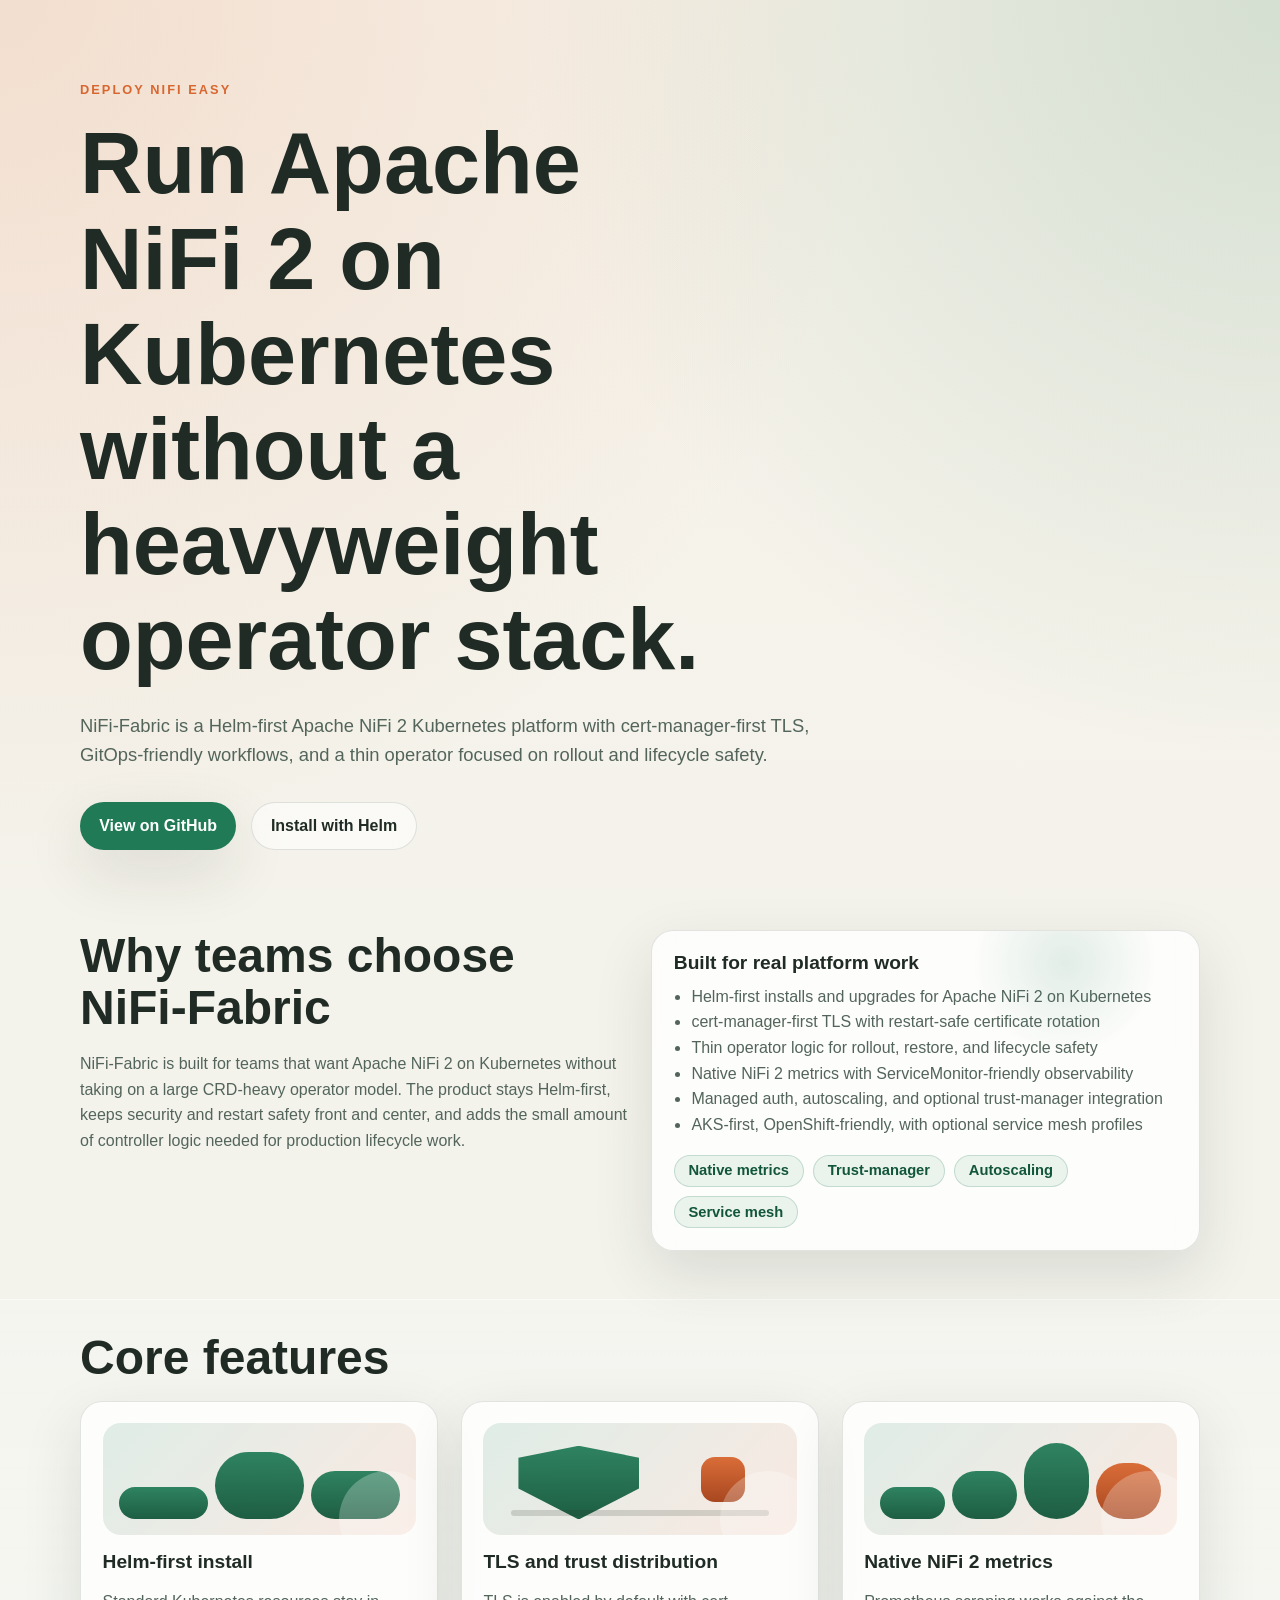
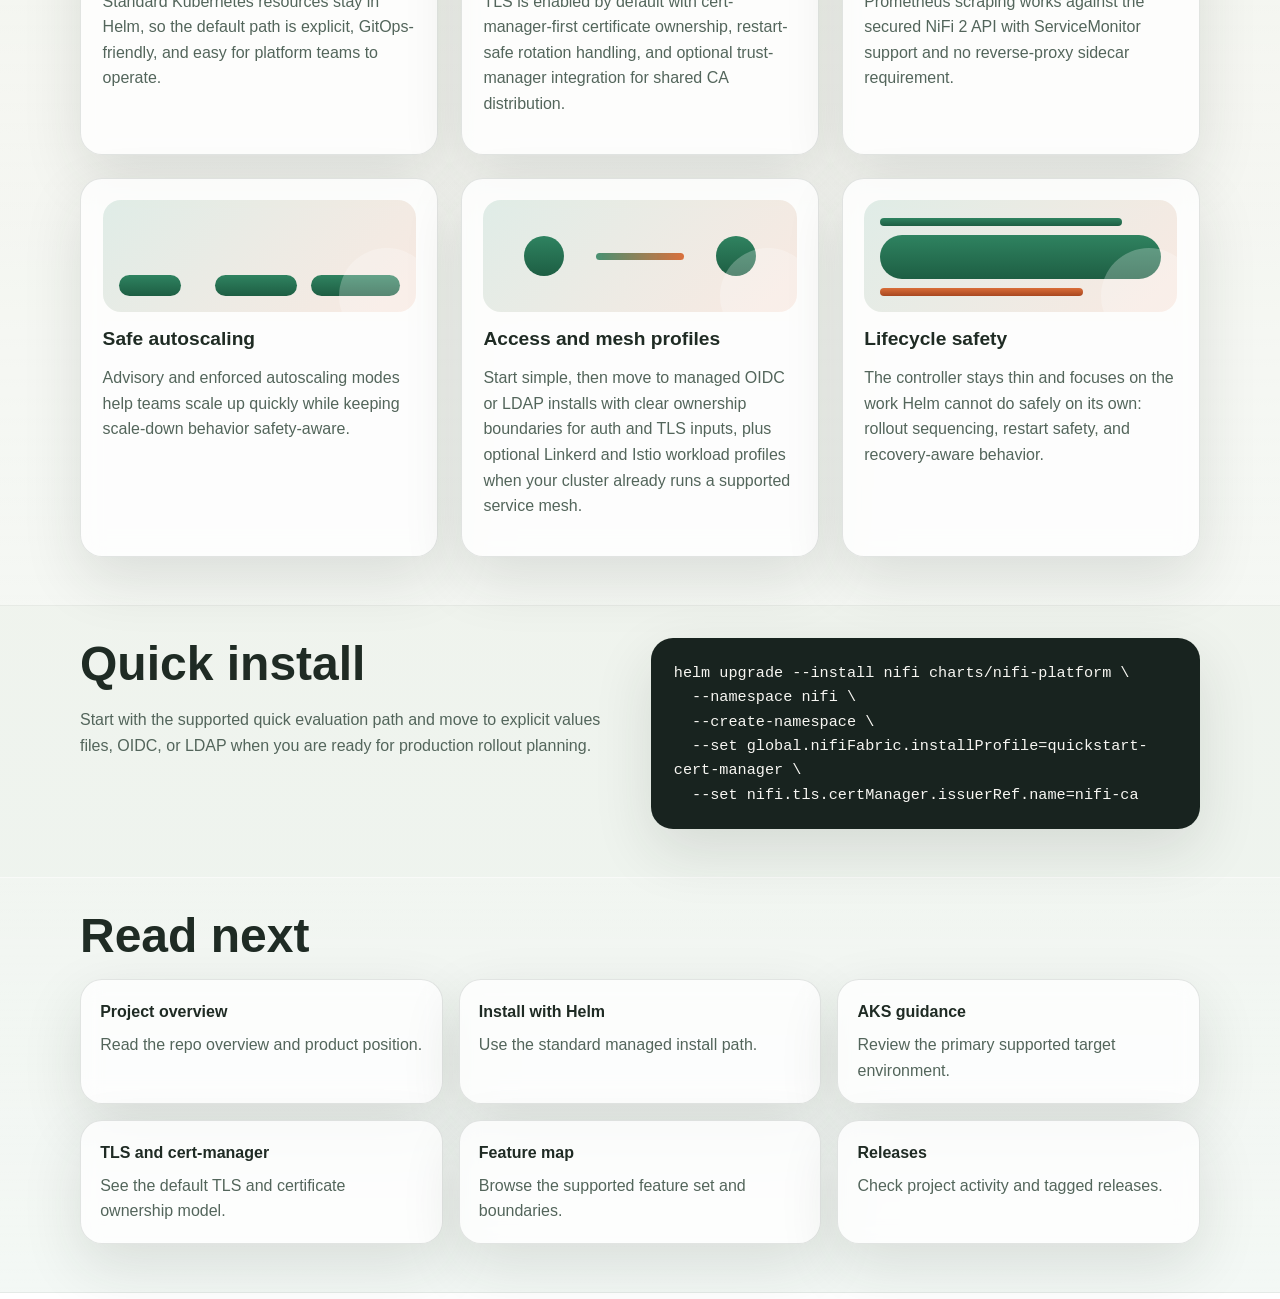
==== site/index.html @ e7ac4beb "Add site" ====
<!doctype html>
<html lang="en">
  <head>
    <meta charset="utf-8">
    <meta name="viewport" content="width=device-width, initial-scale=1">
    <title>Deploy NiFi Easy | NiFi-Fabric</title>
    <meta
      name="description"
      content="Deploy Apache NiFi 2 on Kubernetes with Helm-first install, cert-manager-first TLS, GitOps workflows, and a thin operator for lifecycle safety."
    >
    <meta property="og:title" content="Deploy NiFi Easy | NiFi-Fabric">
    <meta
      property="og:description"
      content="Apache NiFi 2 Kubernetes platform with Helm-first install, cert-manager-first TLS, GitOps workflows, and AKS support."
    >
    <meta property="og:type" content="website">
    <meta property="og:site_name" content="NiFi-Fabric">
    <link rel="stylesheet" href="./styles.css">
  </head>
  <body>
    <header class="hero">
      <div class="wrap">
        <p class="eyebrow">Deploy NiFi Easy</p>
        <h1>Run Apache NiFi 2 on Kubernetes without a heavyweight operator stack.</h1>
        <p class="lede">
          NiFi-Fabric is a Helm-first Apache NiFi 2 Kubernetes platform with
          cert-manager-first TLS, GitOps-friendly workflows, and a thin operator
          focused on rollout and lifecycle safety.
        </p>
        <div class="actions">
          <a class="button primary" href="https://github.com/michaelhutchings-napier/NiFi-Fabric">View on GitHub</a>
          <a class="button secondary" href="https://github.com/michaelhutchings-napier/NiFi-Fabric/blob/main/docs/install/helm.md">Install with Helm</a>
        </div>
      </div>
    </header>

    <main>
      <section class="section">
        <div class="wrap grid two-up">
          <div>
            <h2>Why teams choose NiFi-Fabric</h2>
            <p>
              NiFi-Fabric is built for teams that want Apache NiFi 2 on
              Kubernetes without taking on a large CRD-heavy operator model.
              The product stays Helm-first, keeps security and restart safety
              front and center, and adds the small amount of controller logic
              needed for production lifecycle work.
            </p>
          </div>
          <div class="card callout-card">
            <h3>Built for real platform work</h3>
            <ul>
              <li>Helm-first installs and upgrades for Apache NiFi 2 on Kubernetes</li>
              <li>cert-manager-first TLS with restart-safe certificate rotation</li>
              <li>Thin operator logic for rollout, restore, and lifecycle safety</li>
              <li>Native NiFi 2 metrics with ServiceMonitor-friendly observability</li>
              <li>Managed auth, autoscaling, and optional trust-manager integration</li>
              <li>AKS-first, OpenShift-friendly, with optional service mesh profiles</li>
            </ul>
            <div class="chip-row">
              <span>Native metrics</span>
              <span>Trust-manager</span>
              <span>Autoscaling</span>
              <span>Service mesh</span>
            </div>
          </div>
        </div>
      </section>

      <section class="section alt">
        <div class="wrap">
          <h2>Core features</h2>
          <div class="grid cards">
            <article class="card">
              <div class="feature-art feature-helm" aria-hidden="true">
                <span></span>
                <span></span>
                <span></span>
              </div>
              <h3>Helm-first install</h3>
              <p>
                Standard Kubernetes resources stay in Helm, so the default path
                is explicit, GitOps-friendly, and easy for platform teams to
                operate.
              </p>
            </article>
            <article class="card">
              <div class="feature-art feature-tls" aria-hidden="true">
                <span></span>
                <span></span>
                <span></span>
              </div>
              <h3>TLS and trust distribution</h3>
              <p>
                TLS is enabled by default with cert-manager-first certificate
                ownership, restart-safe rotation handling, and optional
                trust-manager integration for shared CA distribution.
              </p>
            </article>
            <article class="card">
              <div class="feature-art feature-metrics" aria-hidden="true">
                <span></span>
                <span></span>
                <span></span>
                <span></span>
              </div>
              <h3>Native NiFi 2 metrics</h3>
              <p>
                Prometheus scraping works against the secured NiFi 2 API with
                ServiceMonitor support and no reverse-proxy sidecar requirement.
              </p>
            </article>
            <article class="card">
              <div class="feature-art feature-scale" aria-hidden="true">
                <span></span>
                <span></span>
                <span></span>
              </div>
              <h3>Safe autoscaling</h3>
              <p>
                Advisory and enforced autoscaling modes help teams scale up
                quickly while keeping scale-down behavior safety-aware.
              </p>
            </article>
            <article class="card">
              <div class="feature-art feature-auth" aria-hidden="true">
                <span></span>
                <span></span>
                <span></span>
              </div>
              <h3>Access and mesh profiles</h3>
              <p>
                Start simple, then move to managed OIDC or LDAP installs with
                clear ownership boundaries for auth and TLS inputs, plus
                optional Linkerd and Istio workload profiles when your cluster
                already runs a supported service mesh.
              </p>
            </article>
            <article class="card">
              <div class="feature-art feature-lifecycle" aria-hidden="true">
                <span></span>
                <span></span>
                <span></span>
              </div>
              <h3>Lifecycle safety</h3>
              <p>
                The controller stays thin and focuses on the work Helm cannot do
                safely on its own: rollout sequencing, restart safety, and
                recovery-aware behavior.
              </p>
            </article>
          </div>
        </div>
      </section>

      <section class="section">
        <div class="wrap grid two-up">
          <div>
            <h2>Quick install</h2>
            <p>
              Start with the supported quick evaluation path and move to explicit
              values files, OIDC, or LDAP when you are ready for production
              rollout planning.
            </p>
          </div>
          <div class="code-card">
            <pre><code>helm upgrade --install nifi charts/nifi-platform \
  --namespace nifi \
  --create-namespace \
  --set global.nifiFabric.installProfile=quickstart-cert-manager \
  --set nifi.tls.certManager.issuerRef.name=nifi-ca</code></pre>
          </div>
        </div>
      </section>

      <section class="section alt">
        <div class="wrap">
          <h2>Read next</h2>
          <div class="link-grid">
            <a class="link-card" href="https://github.com/michaelhutchings-napier/NiFi-Fabric/blob/main/README.md">
              <strong>Project overview</strong>
              <span>Read the repo overview and product position.</span>
            </a>
            <a class="link-card" href="https://github.com/michaelhutchings-napier/NiFi-Fabric/blob/main/docs/install/helm.md">
              <strong>Install with Helm</strong>
              <span>Use the standard managed install path.</span>
            </a>
            <a class="link-card" href="https://github.com/michaelhutchings-napier/NiFi-Fabric/blob/main/docs/aks.md">
              <strong>AKS guidance</strong>
              <span>Review the primary supported target environment.</span>
            </a>
            <a class="link-card" href="https://github.com/michaelhutchings-napier/NiFi-Fabric/blob/main/docs/manage/tls-and-cert-manager.md">
              <strong>TLS and cert-manager</strong>
              <span>See the default TLS and certificate ownership model.</span>
            </a>
            <a class="link-card" href="https://github.com/michaelhutchings-napier/NiFi-Fabric/blob/main/docs/features.md">
              <strong>Feature map</strong>
              <span>Browse the supported feature set and boundaries.</span>
            </a>
            <a class="link-card" href="https://github.com/michaelhutchings-napier/NiFi-Fabric/releases">
              <strong>Releases</strong>
              <span>Check project activity and tagged releases.</span>
            </a>
          </div>
        </div>
      </section>
    </main>
  </body>
</html>
---- site/styles.css ----
:root {
  color-scheme: light;
  --bg: #f3efe6;
  --bg-alt: #e6f0eb;
  --surface: rgba(255, 255, 255, 0.78);
  --surface-strong: #fffdf7;
  --text: #1f2b24;
  --muted: #53655b;
  --line: rgba(31, 43, 36, 0.12);
  --primary: #1f7a55;
  --primary-strong: #12563a;
  --accent: #d8662f;
  --shadow: 0 22px 60px rgba(31, 43, 36, 0.12);
  --radius: 22px;
  --max: 1120px;
}

* {
  box-sizing: border-box;
}

html {
  scroll-behavior: smooth;
}

body {
  margin: 0;
  font-family: "Segoe UI", "Helvetica Neue", Arial, sans-serif;
  background:
    radial-gradient(circle at top left, rgba(216, 102, 47, 0.14), transparent 28%),
    radial-gradient(circle at top right, rgba(31, 122, 85, 0.16), transparent 24%),
    linear-gradient(180deg, #f7f2e9 0%, #edf4ef 100%);
  color: var(--text);
  line-height: 1.6;
}

a {
  color: inherit;
}

.wrap {
  width: min(calc(100% - 2rem), var(--max));
  margin: 0 auto;
}

.hero {
  padding: 5rem 0 3rem;
}

.eyebrow {
  margin: 0 0 1rem;
  text-transform: uppercase;
  letter-spacing: 0.16em;
  font-size: 0.8rem;
  color: var(--accent);
  font-weight: 700;
}

h1,
h2,
h3 {
  line-height: 1.1;
  margin: 0;
}

h1 {
  max-width: 14ch;
  font-size: clamp(2.7rem, 8vw, 5.4rem);
}

h2 {
  font-size: clamp(1.8rem, 4vw, 3rem);
  margin-bottom: 1rem;
}

h3 {
  font-size: 1.2rem;
  margin-bottom: 0.65rem;
}

.lede,
.section p,
.card p,
.link-card span {
  color: var(--muted);
}

.lede {
  max-width: 46rem;
  margin: 1.5rem 0 0;
  font-size: 1.15rem;
}

.actions {
  display: flex;
  flex-wrap: wrap;
  gap: 0.9rem;
  margin-top: 2rem;
}

.button {
  display: inline-flex;
  align-items: center;
  justify-content: center;
  min-height: 3rem;
  padding: 0 1.2rem;
  border-radius: 999px;
  text-decoration: none;
  font-weight: 700;
  transition: transform 160ms ease, box-shadow 160ms ease, background 160ms ease;
}

.button:hover,
.button:focus-visible,
.link-card:hover,
.link-card:focus-visible {
  transform: translateY(-1px);
}

.primary {
  background: var(--primary);
  color: #fff;
  box-shadow: var(--shadow);
}

.primary:hover,
.primary:focus-visible {
  background: var(--primary-strong);
}

.secondary {
  border: 1px solid var(--line);
  background: rgba(255, 255, 255, 0.55);
}

.section {
  padding: 2rem 0 3rem;
}

.alt {
  background: linear-gradient(180deg, rgba(255, 255, 255, 0.18), rgba(255, 255, 255, 0.36));
  border-top: 1px solid rgba(255, 255, 255, 0.4);
  border-bottom: 1px solid rgba(31, 43, 36, 0.06);
}

.grid {
  display: grid;
  gap: 1.4rem;
}

.two-up {
  grid-template-columns: repeat(2, minmax(0, 1fr));
  align-items: start;
}

.cards {
  grid-template-columns: repeat(3, minmax(0, 1fr));
}

.card,
.code-card,
.link-card {
  border: 1px solid var(--line);
  border-radius: var(--radius);
  background: var(--surface);
  backdrop-filter: blur(10px);
  box-shadow: var(--shadow);
}

.card,
.code-card {
  padding: 1.35rem;
}

.callout-card {
  position: relative;
  overflow: hidden;
}

.callout-card::before {
  content: "";
  position: absolute;
  inset: -20% auto auto 58%;
  width: 12rem;
  height: 12rem;
  border-radius: 999px;
  background: radial-gradient(circle, rgba(31, 122, 85, 0.12), transparent 68%);
  pointer-events: none;
}

.card ul {
  margin: 0;
  padding-left: 1.1rem;
  color: var(--muted);
}

.chip-row {
  display: flex;
  flex-wrap: wrap;
  gap: 0.6rem;
  margin-top: 1.1rem;
}

.chip-row span {
  display: inline-flex;
  align-items: center;
  min-height: 2rem;
  padding: 0 0.85rem;
  border: 1px solid rgba(31, 122, 85, 0.2);
  border-radius: 999px;
  background: rgba(31, 122, 85, 0.08);
  color: var(--primary-strong);
  font-size: 0.92rem;
  font-weight: 700;
}

.feature-art {
  position: relative;
  display: grid;
  align-items: end;
  gap: 0.45rem;
  width: 100%;
  min-height: 7rem;
  margin-bottom: 1rem;
  padding: 1rem;
  border-radius: 18px;
  background:
    linear-gradient(135deg, rgba(31, 122, 85, 0.14), rgba(216, 102, 47, 0.14)),
    rgba(255, 255, 255, 0.72);
  overflow: hidden;
}

.feature-art::after {
  content: "";
  position: absolute;
  inset: auto -1.2rem -2rem auto;
  width: 6rem;
  height: 6rem;
  border-radius: 999px;
  background: rgba(255, 255, 255, 0.26);
}

.feature-art span {
  display: block;
  border-radius: 999px;
  background: linear-gradient(180deg, rgba(31, 122, 85, 0.92), rgba(18, 86, 58, 0.95));
}

.feature-helm {
  grid-template-columns: repeat(3, 1fr);
}

.feature-helm span:nth-child(1) {
  height: 2rem;
}

.feature-helm span:nth-child(2) {
  height: 4.2rem;
}

.feature-helm span:nth-child(3) {
  height: 3rem;
}

.feature-tls {
  grid-template-columns: 1.1fr 0.8fr;
}

.feature-tls span:nth-child(1) {
  height: 4.6rem;
  clip-path: polygon(50% 0%, 88% 16%, 88% 58%, 50% 100%, 12% 58%, 12% 16%);
}

.feature-tls span:nth-child(2) {
  align-self: center;
  justify-self: center;
  width: 2.8rem;
  height: 2.8rem;
  border-radius: 14px;
  background: linear-gradient(180deg, rgba(216, 102, 47, 0.95), rgba(164, 62, 21, 0.95));
}

.feature-tls span:nth-child(3) {
  position: absolute;
  left: 1.7rem;
  right: 1.7rem;
  bottom: 1.2rem;
  height: 0.4rem;
  background: rgba(31, 43, 36, 0.16);
}

.feature-metrics {
  grid-template-columns: repeat(4, 1fr);
}

.feature-metrics span:nth-child(1) {
  height: 2rem;
}

.feature-metrics span:nth-child(2) {
  height: 3rem;
}

.feature-metrics span:nth-child(3) {
  height: 4.8rem;
}

.feature-metrics span:nth-child(4) {
  height: 3.5rem;
  background: linear-gradient(180deg, rgba(216, 102, 47, 0.95), rgba(164, 62, 21, 0.95));
}

.feature-scale {
  grid-template-columns: repeat(3, 1fr);
}

.feature-scale span:nth-child(1),
.feature-scale span:nth-child(2),
.feature-scale span:nth-child(3) {
  height: 1.35rem;
}

.feature-scale span:nth-child(1) {
  width: 70%;
}

.feature-scale span:nth-child(2) {
  width: 92%;
}

.feature-scale span:nth-child(3) {
  width: 100%;
}

.feature-auth {
  grid-template-columns: repeat(3, 1fr);
  align-items: center;
}

.feature-auth span:nth-child(1),
.feature-auth span:nth-child(3) {
  width: 2.5rem;
  height: 2.5rem;
  justify-self: center;
  border-radius: 999px;
}

.feature-auth span:nth-child(2) {
  height: 0.45rem;
  background: linear-gradient(90deg, rgba(31, 122, 85, 0.8), rgba(216, 102, 47, 0.92));
}

.feature-lifecycle {
  grid-template-columns: 1fr;
}

.feature-lifecycle span:nth-child(1) {
  width: 86%;
  height: 0.5rem;
}

.feature-lifecycle span:nth-child(2) {
  width: 100%;
  height: 2.8rem;
}

.feature-lifecycle span:nth-child(3) {
  width: 72%;
  height: 0.5rem;
  background: linear-gradient(180deg, rgba(216, 102, 47, 0.95), rgba(164, 62, 21, 0.95));
}

.code-card {
  background: #18231f;
  color: #f7f6f2;
}

pre {
  margin: 0;
  overflow-x: auto;
  white-space: pre-wrap;
  word-break: break-word;
  font-family: "SFMono-Regular", Consolas, "Liberation Mono", Menlo, monospace;
  font-size: 0.95rem;
}

.link-grid {
  display: grid;
  grid-template-columns: repeat(3, minmax(0, 1fr));
  gap: 1rem;
}

.link-card {
  display: block;
  padding: 1.2rem;
  text-decoration: none;
  transition: transform 160ms ease, box-shadow 160ms ease, border-color 160ms ease;
}

.link-card strong {
  display: block;
  margin-bottom: 0.45rem;
}

@media (max-width: 900px) {
  .two-up,
  .cards,
  .link-grid {
    grid-template-columns: 1fr;
  }

  .hero {
    padding-top: 3.5rem;
  }
}

@media (max-width: 640px) {
  .wrap {
    width: min(calc(100% - 1.25rem), var(--max));
  }

  .section {
    padding: 1.4rem 0 2rem;
  }

  .card,
  .code-card,
  .link-card {
    border-radius: 18px;
  }
}
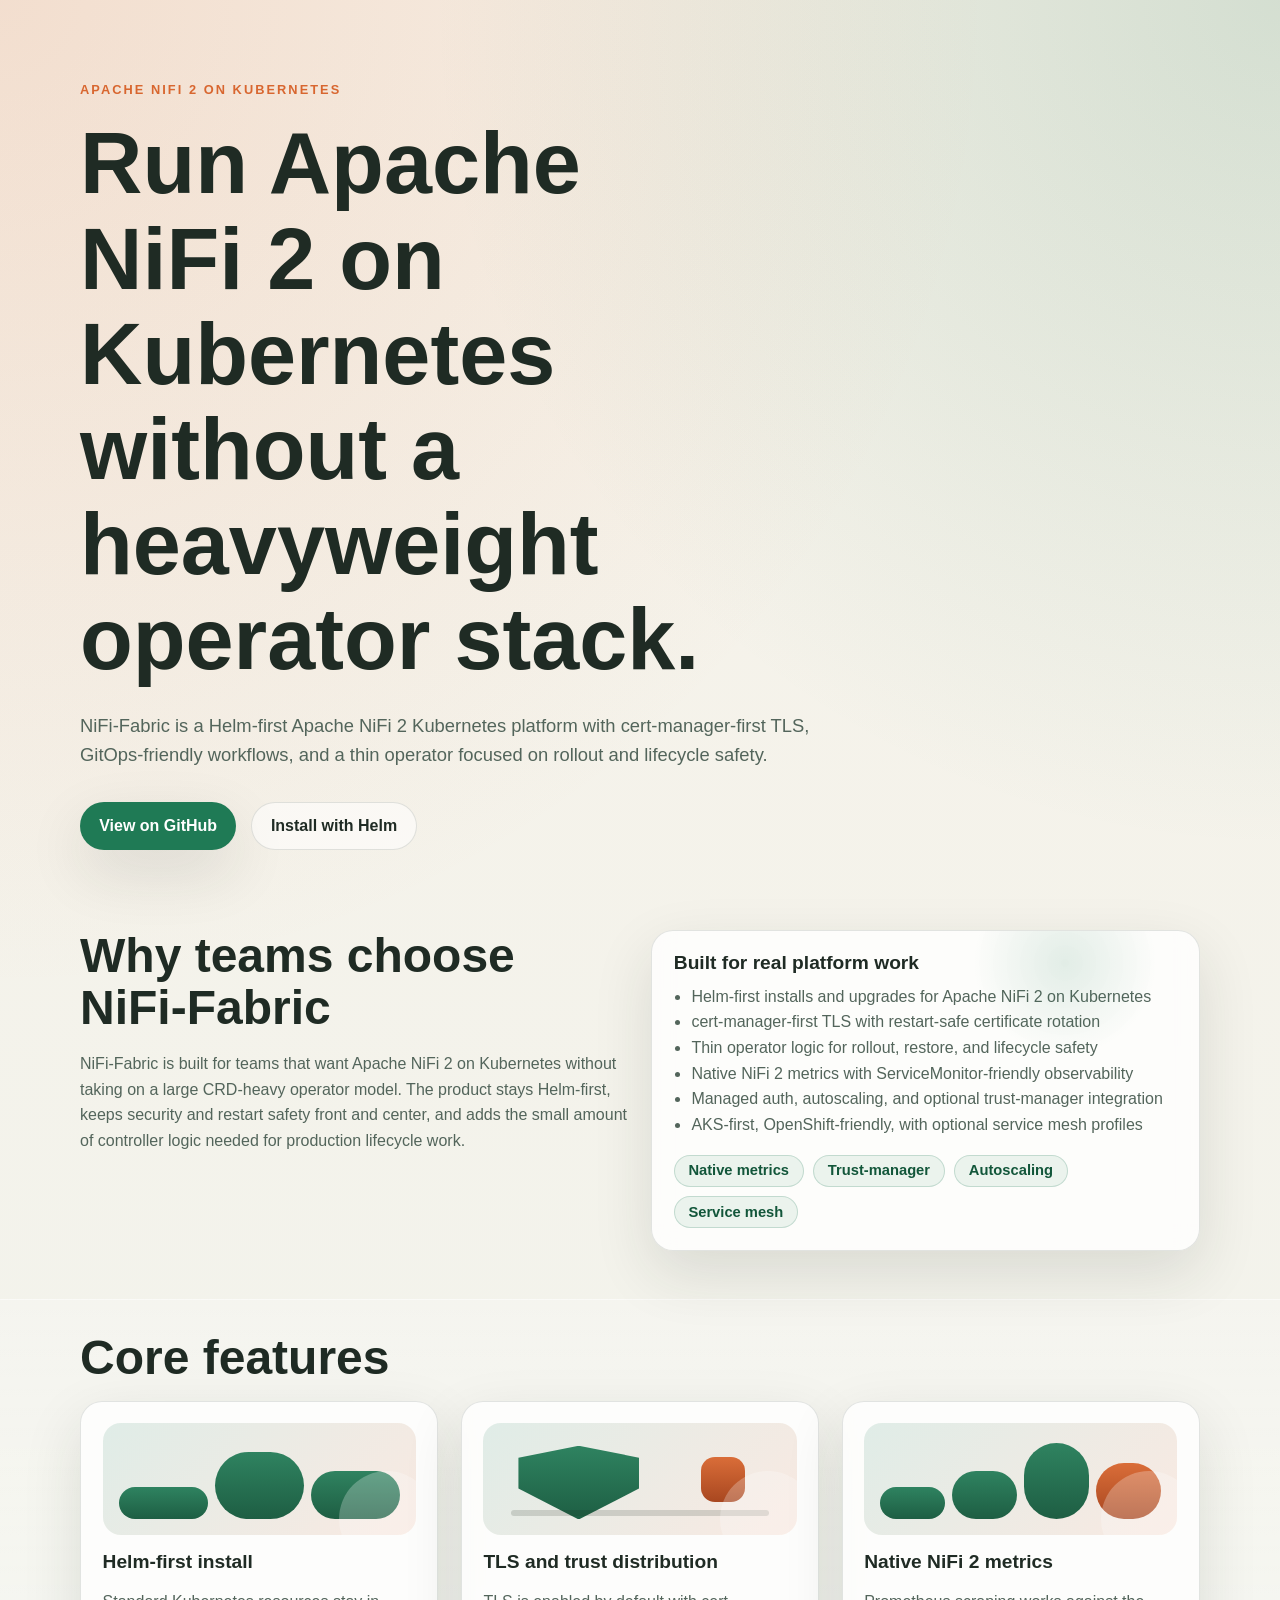
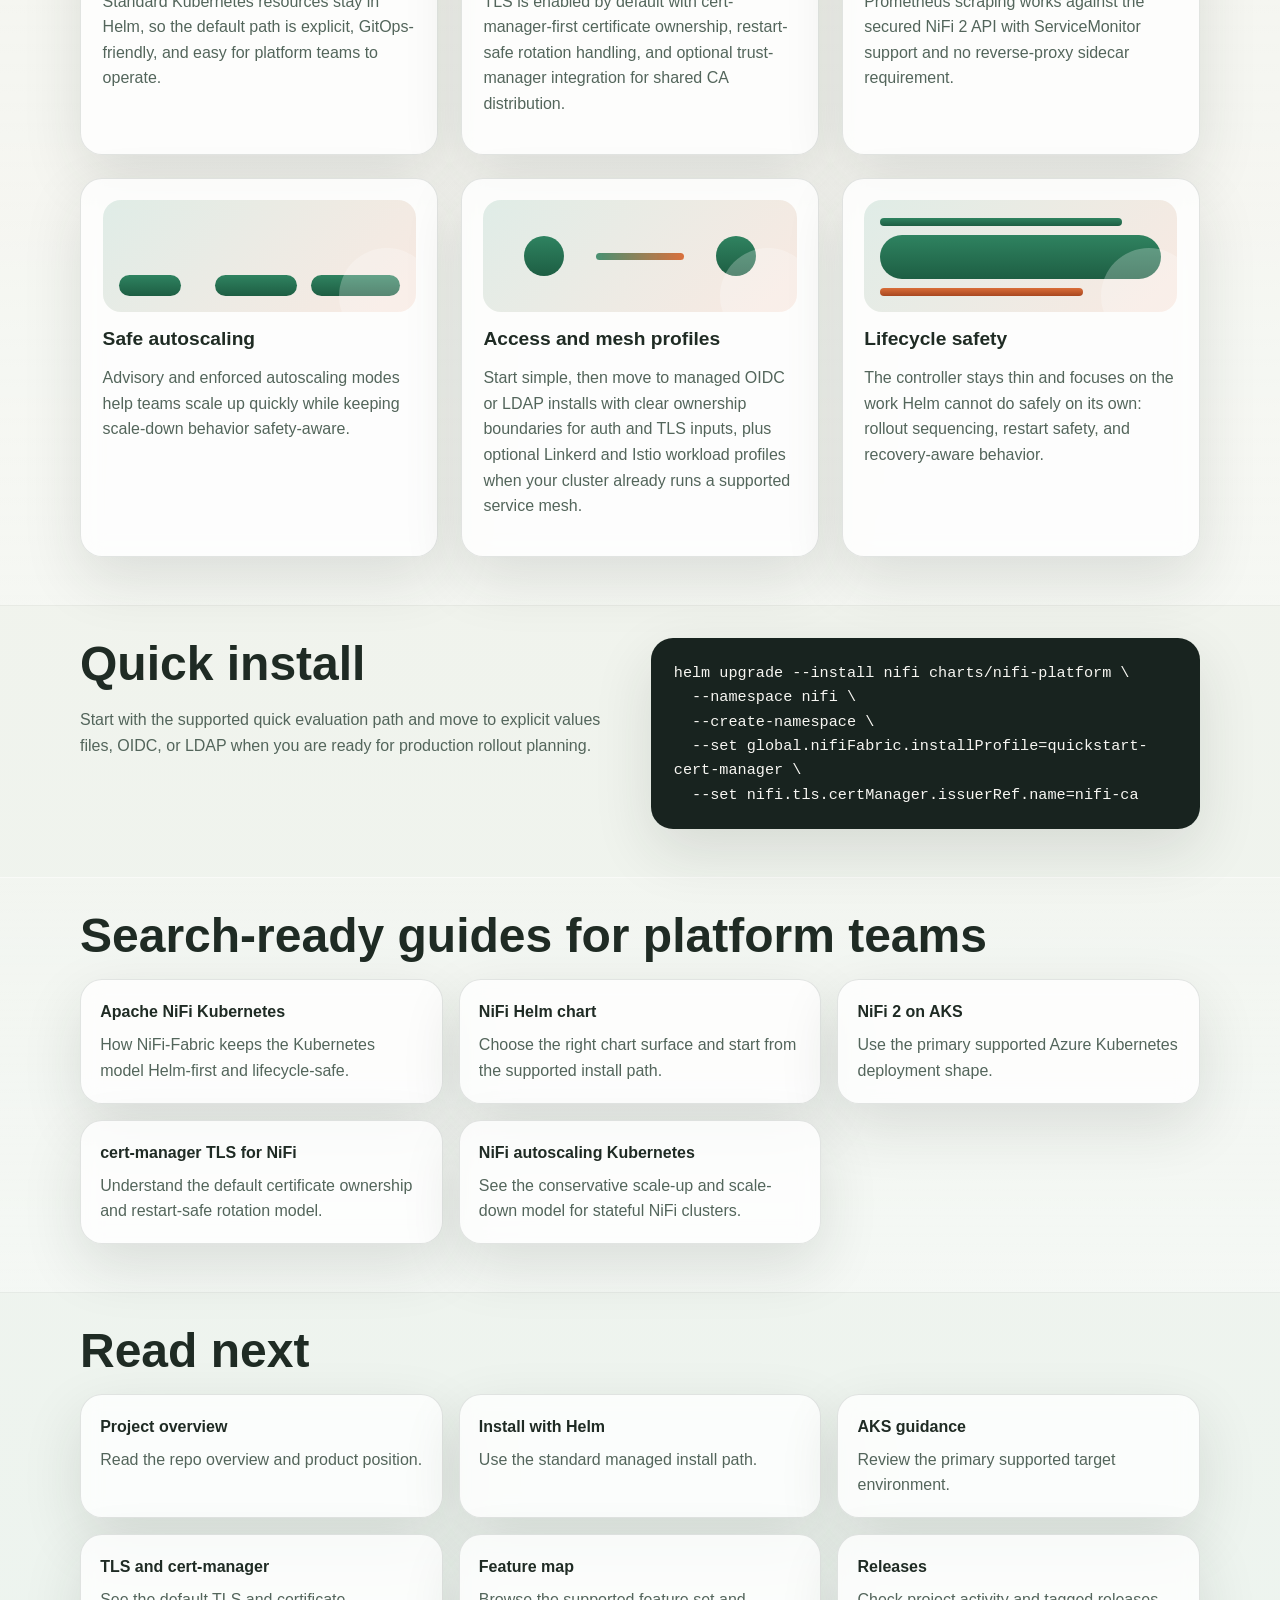
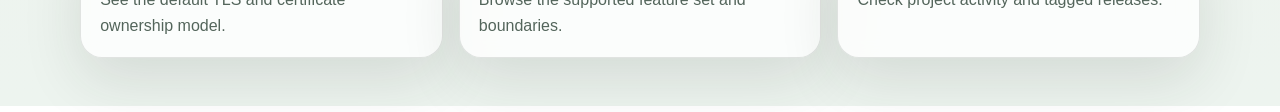
==== commit b506ed2f: "Improve GitHub Pages SEO setup" ====
--- a/site/index.html
+++ b/site/index.html
@@ -3,24 +3,27 @@
   <head>
     <meta charset="utf-8">
     <meta name="viewport" content="width=device-width, initial-scale=1">
-    <title>Deploy NiFi Easy | NiFi-Fabric</title>
+    <title>Apache NiFi 2 on Kubernetes with Helm | NiFi-Fabric</title>
     <meta
       name="description"
-      content="Deploy Apache NiFi 2 on Kubernetes with Helm-first install, cert-manager-first TLS, GitOps workflows, and a thin operator for lifecycle safety."
+      content="Deploy Apache NiFi 2 on Kubernetes with Helm-first install, cert-manager-first TLS, lifecycle safety, GitOps workflows, and AKS-first guidance."
     >
-    <meta property="og:title" content="Deploy NiFi Easy | NiFi-Fabric">
+    <meta name="robots" content="index,follow">
+    <link rel="canonical" href="https://michaelhutchings-napier.github.io/NiFi-Fabric/">
+    <meta property="og:title" content="Apache NiFi 2 on Kubernetes with Helm | NiFi-Fabric">
     <meta
       property="og:description"
-      content="Apache NiFi 2 Kubernetes platform with Helm-first install, cert-manager-first TLS, GitOps workflows, and AKS support."
+      content="Deploy Apache NiFi 2 on Kubernetes with Helm-first install, cert-manager-first TLS, lifecycle safety, GitOps workflows, and AKS-first guidance."
     >
     <meta property="og:type" content="website">
     <meta property="og:site_name" content="NiFi-Fabric">
+    <meta property="og:url" content="https://michaelhutchings-napier.github.io/NiFi-Fabric/">
     <link rel="stylesheet" href="./styles.css">
   </head>
   <body>
     <header class="hero">
       <div class="wrap">
-        <p class="eyebrow">Deploy NiFi Easy</p>
+        <p class="eyebrow">Apache NiFi 2 on Kubernetes</p>
         <h1>Run Apache NiFi 2 on Kubernetes without a heavyweight operator stack.</h1>
         <p class="lede">
           NiFi-Fabric is a Helm-first Apache NiFi 2 Kubernetes platform with
@@ -29,7 +32,7 @@
         </p>
         <div class="actions">
           <a class="button primary" href="https://github.com/michaelhutchings-napier/NiFi-Fabric">View on GitHub</a>
-          <a class="button secondary" href="https://github.com/michaelhutchings-napier/NiFi-Fabric/blob/main/docs/install/helm.md">Install with Helm</a>
+          <a class="button secondary" href="https://github.com/michaelhutchings-napier/NiFi-Fabric/blob/master/docs/install/helm.md">Install with Helm</a>
         </div>
       </div>
     </header>
@@ -175,25 +178,53 @@
 
       <section class="section alt">
         <div class="wrap">
+          <h2>Search-ready guides for platform teams</h2>
+          <div class="link-grid">
+            <a class="link-card" href="./docs/apache-nifi-kubernetes/">
+              <strong>Apache NiFi Kubernetes</strong>
+              <span>How NiFi-Fabric keeps the Kubernetes model Helm-first and lifecycle-safe.</span>
+            </a>
+            <a class="link-card" href="./docs/nifi-helm-chart/">
+              <strong>NiFi Helm chart</strong>
+              <span>Choose the right chart surface and start from the supported install path.</span>
+            </a>
+            <a class="link-card" href="./docs/nifi-2-on-aks/">
+              <strong>NiFi 2 on AKS</strong>
+              <span>Use the primary supported Azure Kubernetes deployment shape.</span>
+            </a>
+            <a class="link-card" href="./docs/cert-manager-tls-for-nifi/">
+              <strong>cert-manager TLS for NiFi</strong>
+              <span>Understand the default certificate ownership and restart-safe rotation model.</span>
+            </a>
+            <a class="link-card" href="./docs/nifi-autoscaling-kubernetes/">
+              <strong>NiFi autoscaling Kubernetes</strong>
+              <span>See the conservative scale-up and scale-down model for stateful NiFi clusters.</span>
+            </a>
+          </div>
+        </div>
+      </section>
+
+      <section class="section">
+        <div class="wrap">
           <h2>Read next</h2>
           <div class="link-grid">
-            <a class="link-card" href="https://github.com/michaelhutchings-napier/NiFi-Fabric/blob/main/README.md">
+            <a class="link-card" href="https://github.com/michaelhutchings-napier/NiFi-Fabric/blob/master/README.md">
               <strong>Project overview</strong>
               <span>Read the repo overview and product position.</span>
             </a>
-            <a class="link-card" href="https://github.com/michaelhutchings-napier/NiFi-Fabric/blob/main/docs/install/helm.md">
+            <a class="link-card" href="https://github.com/michaelhutchings-napier/NiFi-Fabric/blob/master/docs/install/helm.md">
               <strong>Install with Helm</strong>
               <span>Use the standard managed install path.</span>
             </a>
-            <a class="link-card" href="https://github.com/michaelhutchings-napier/NiFi-Fabric/blob/main/docs/aks.md">
+            <a class="link-card" href="https://github.com/michaelhutchings-napier/NiFi-Fabric/blob/master/docs/aks.md">
               <strong>AKS guidance</strong>
               <span>Review the primary supported target environment.</span>
             </a>
-            <a class="link-card" href="https://github.com/michaelhutchings-napier/NiFi-Fabric/blob/main/docs/manage/tls-and-cert-manager.md">
+            <a class="link-card" href="https://github.com/michaelhutchings-napier/NiFi-Fabric/blob/master/docs/manage/tls-and-cert-manager.md">
               <strong>TLS and cert-manager</strong>
               <span>See the default TLS and certificate ownership model.</span>
             </a>
-            <a class="link-card" href="https://github.com/michaelhutchings-napier/NiFi-Fabric/blob/main/docs/features.md">
+            <a class="link-card" href="https://github.com/michaelhutchings-napier/NiFi-Fabric/blob/master/docs/features.md">
               <strong>Feature map</strong>
               <span>Browse the supported feature set and boundaries.</span>
             </a>
--- a/site/styles.css
+++ b/site/styles.css
@@ -47,6 +47,10 @@
   padding: 5rem 0 3rem;
 }
 
+.page-hero {
+  padding: 2rem 0 2.5rem;
+}
+
 .eyebrow {
   margin: 0 0 1rem;
   text-transform: uppercase;
@@ -96,6 +100,31 @@
   flex-wrap: wrap;
   gap: 0.9rem;
   margin-top: 2rem;
+}
+
+.site-nav {
+  display: flex;
+  align-items: center;
+  justify-content: space-between;
+  gap: 1rem;
+  margin-bottom: 2rem;
+}
+
+.nav-home,
+.nav-links a {
+  text-decoration: none;
+}
+
+.nav-home {
+  font-weight: 800;
+  letter-spacing: 0.02em;
+}
+
+.nav-links {
+  display: flex;
+  flex-wrap: wrap;
+  gap: 1rem;
+  color: var(--muted);
 }
 
 .button {
@@ -148,6 +177,11 @@
   gap: 1.4rem;
 }
 
+.article-grid {
+  grid-template-columns: minmax(0, 1.7fr) minmax(260px, 1fr);
+  align-items: start;
+}
+
 .two-up {
   grid-template-columns: repeat(2, minmax(0, 1fr));
   align-items: start;
@@ -191,6 +225,47 @@
 .card ul {
   margin: 0;
   padding-left: 1.1rem;
+  color: var(--muted);
+}
+
+.article-card,
+.info-stack {
+  display: grid;
+  gap: 1rem;
+}
+
+.article-card p,
+.article-card li,
+.info-stack p,
+.info-stack li {
+  color: var(--muted);
+}
+
+.section-label {
+  margin: 0;
+  text-transform: uppercase;
+  letter-spacing: 0.16em;
+  font-size: 0.78rem;
+  color: var(--accent);
+  font-weight: 700;
+}
+
+.inline-code {
+  font-family: "SFMono-Regular", Consolas, "Liberation Mono", Menlo, monospace;
+  font-size: 0.95em;
+}
+
+.article-links {
+  display: grid;
+  gap: 0.85rem;
+}
+
+.article-links a {
+  text-decoration: none;
+}
+
+.footer-note {
+  padding: 0 0 3rem;
   color: var(--muted);
 }
 
@@ -404,6 +479,7 @@
 
 @media (max-width: 900px) {
   .two-up,
+  .article-grid,
   .cards,
   .link-grid {
     grid-template-columns: 1fr;
@@ -411,6 +487,11 @@
 
   .hero {
     padding-top: 3.5rem;
+  }
+
+  .site-nav {
+    flex-direction: column;
+    align-items: flex-start;
   }
 }
 
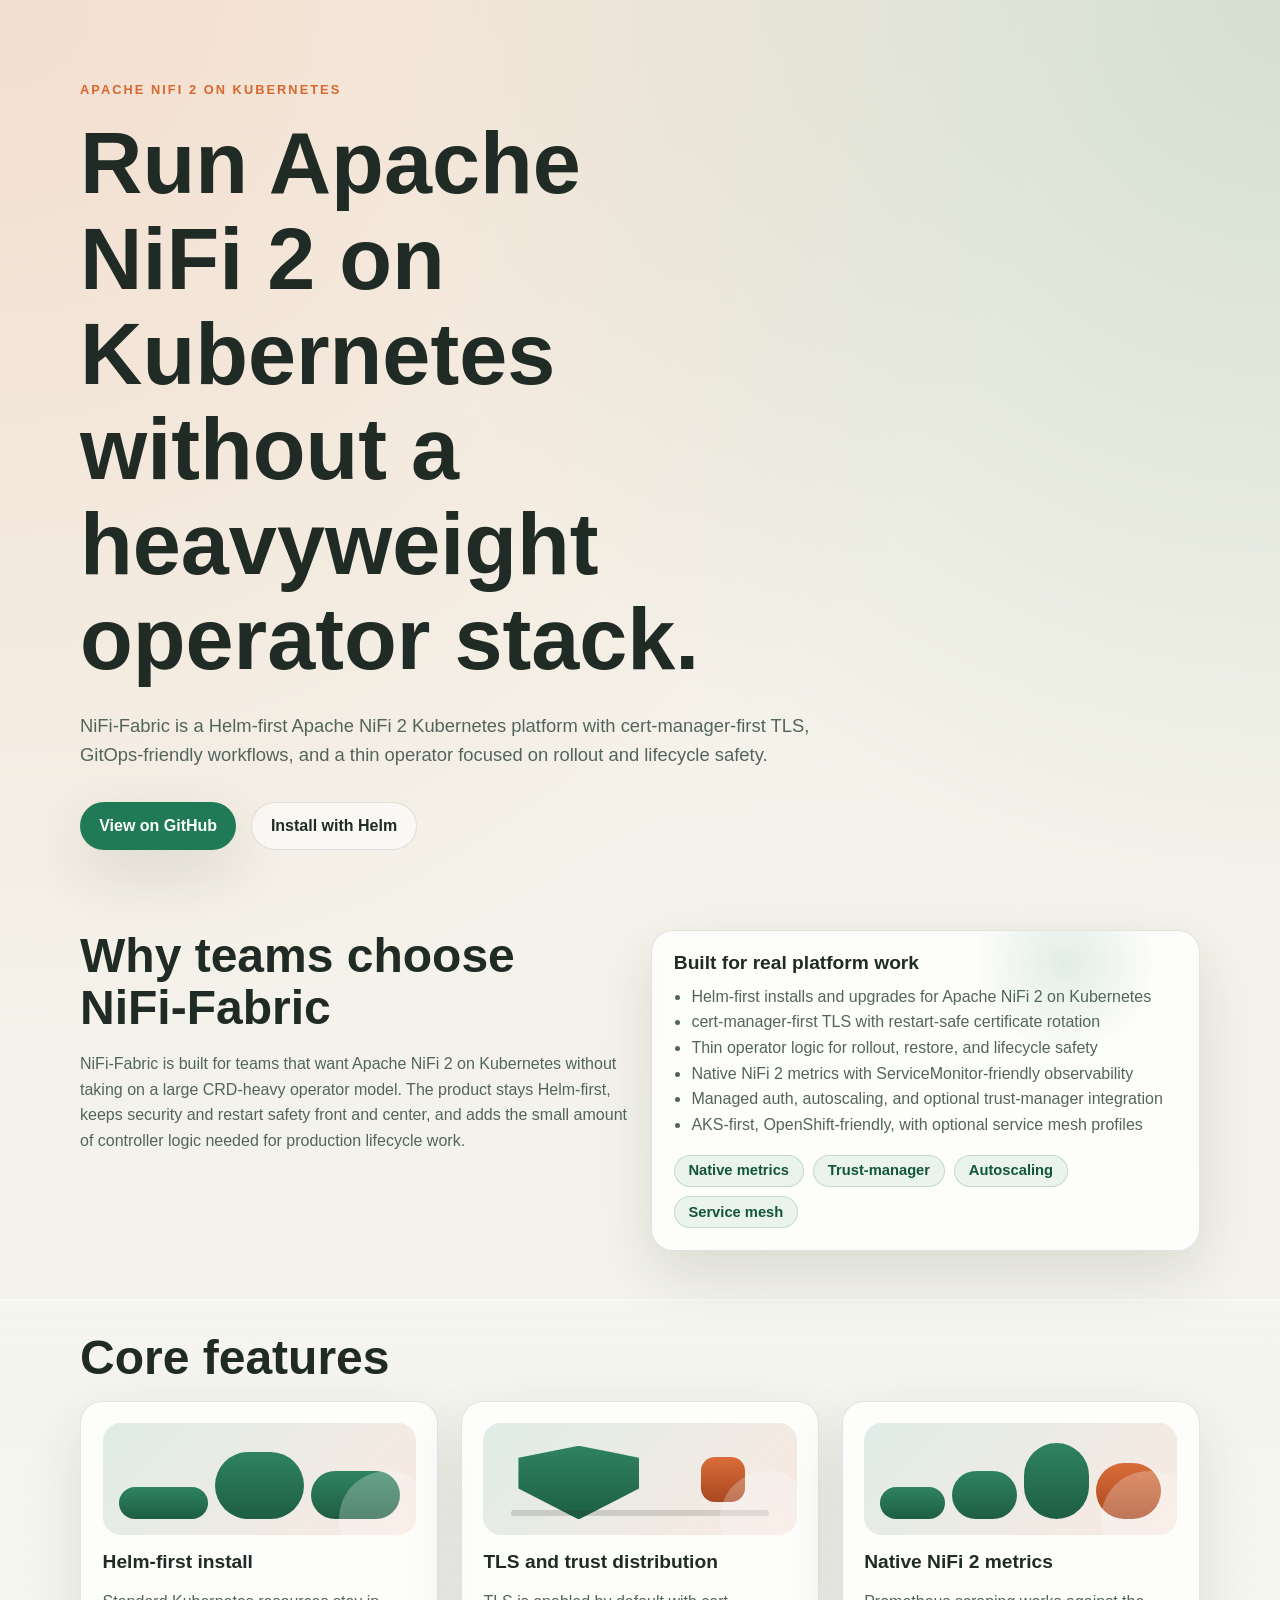
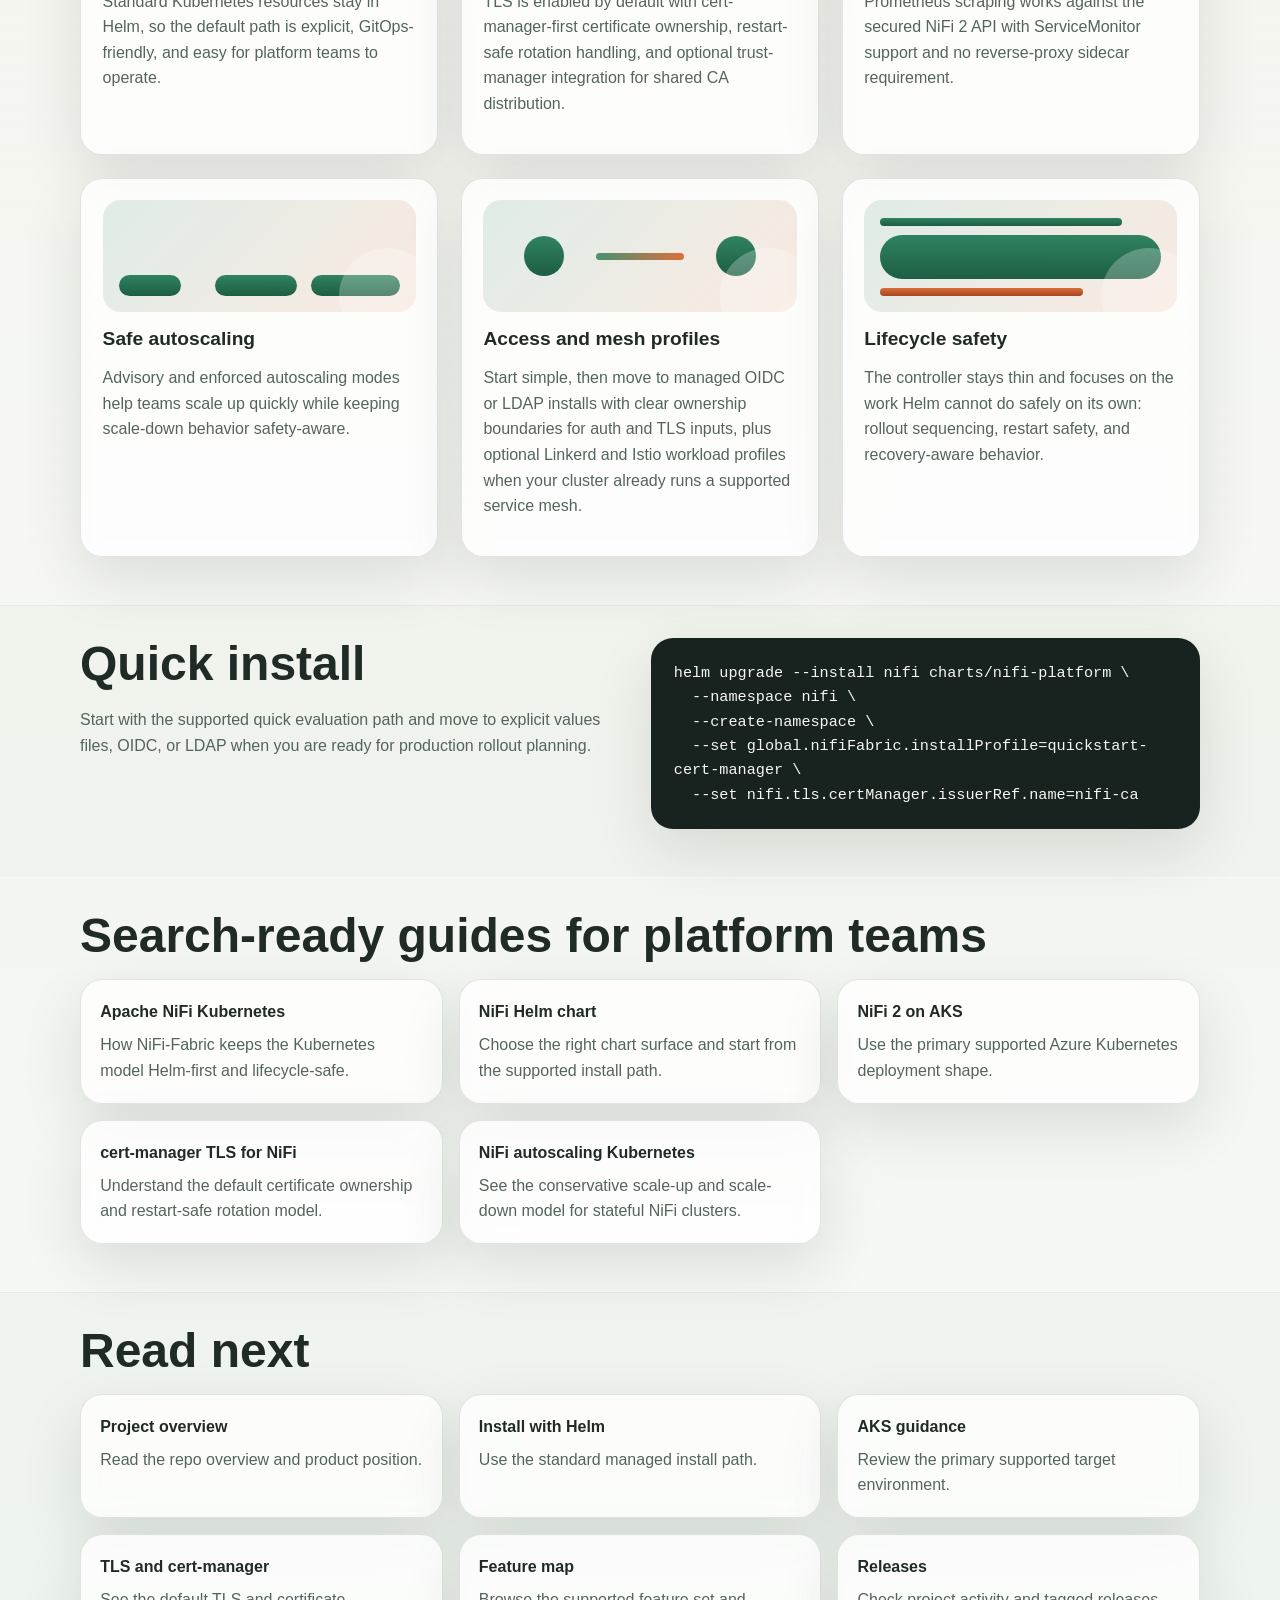
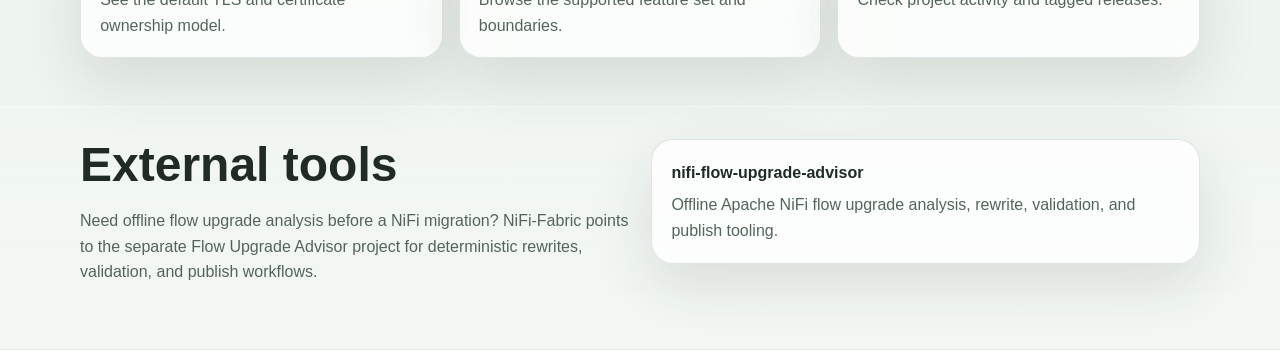
==== commit fbbab892: "Add Flow Upgrade Advisor pointers" ====
--- a/site/index.html
+++ b/site/index.html
@@ -235,6 +235,23 @@
           </div>
         </div>
       </section>
+
+      <section class="section alt">
+        <div class="wrap grid two-up">
+          <div>
+            <h2>External tools</h2>
+            <p>
+              Need offline flow upgrade analysis before a NiFi migration?
+              NiFi-Fabric points to the separate Flow Upgrade Advisor project
+              for deterministic rewrites, validation, and publish workflows.
+            </p>
+          </div>
+          <a class="link-card" href="https://github.com/michaelhutchings-napier/nifi-flow-upgrade-advisor">
+            <strong>nifi-flow-upgrade-advisor</strong>
+            <span>Offline Apache NiFi flow upgrade analysis, rewrite, validation, and publish tooling.</span>
+          </a>
+        </div>
+      </section>
     </main>
   </body>
 </html>
